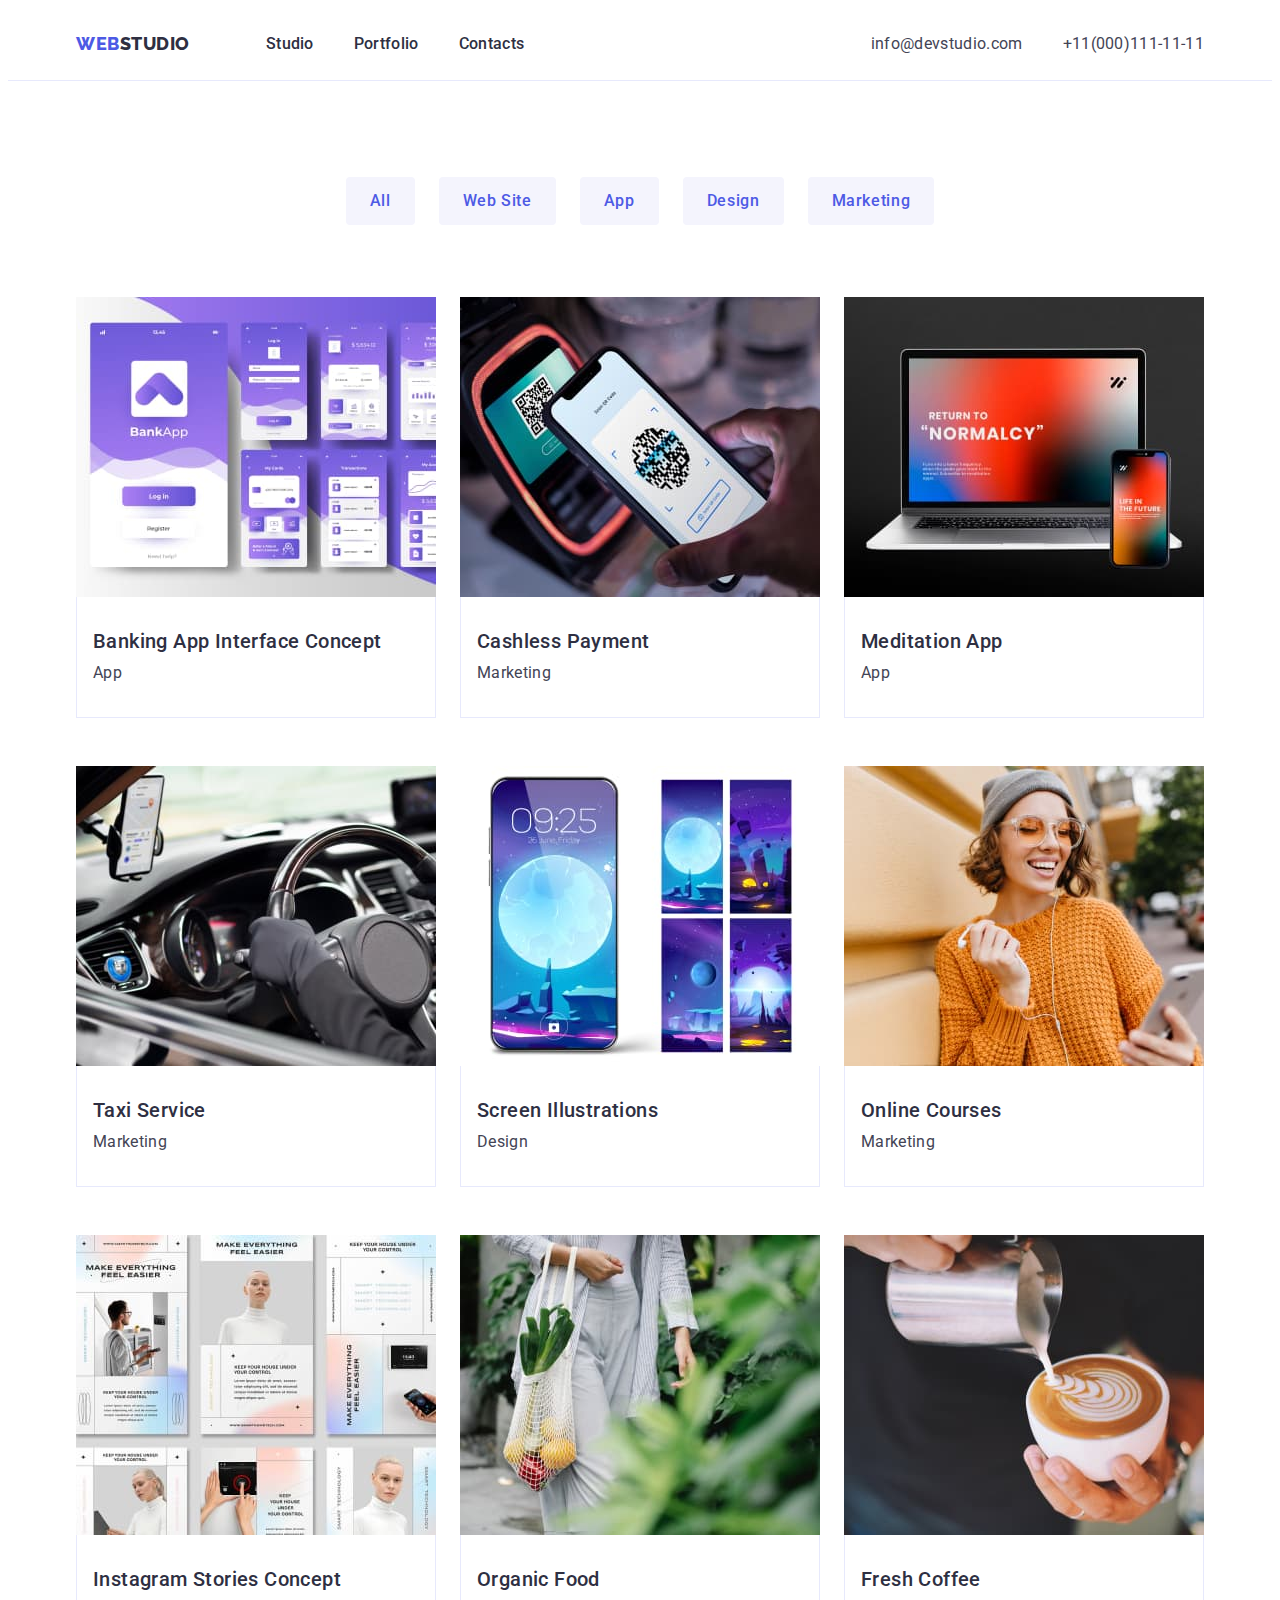
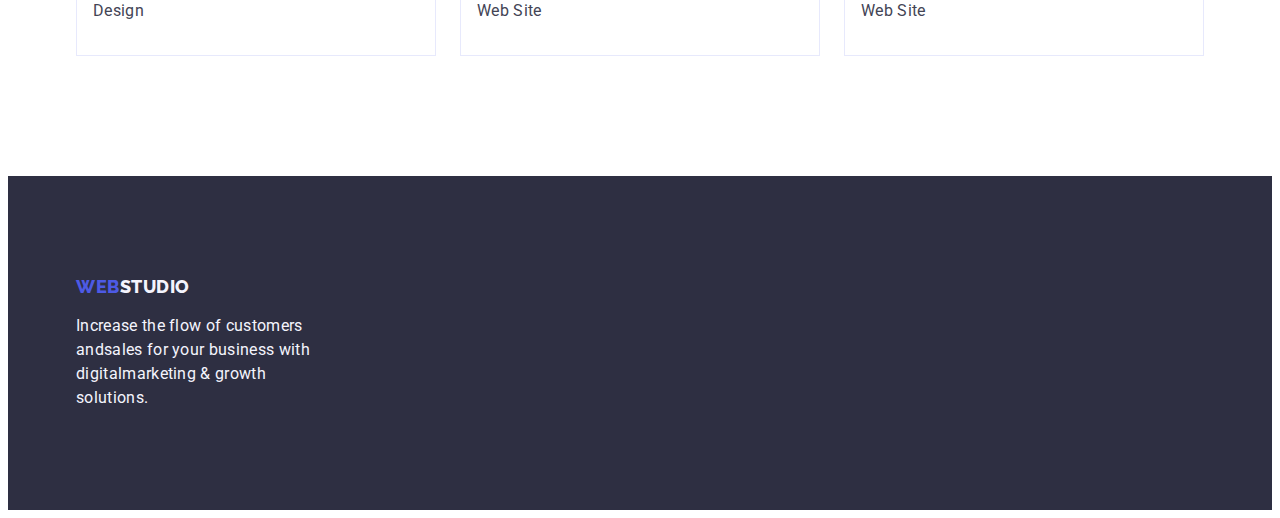
==== portfolio.html @ 5d364fd3 "start" ====
<!DOCTYPE html>
<html lang="en">
  <head>
    <meta charset="UTF-8" />
    <meta name="viewport" content="width=device-width, initial-scale=1.0" />
    <title>Portfolio</title>
    <link rel="preconnect" href="https://fonts.googleapis.com" />
    <link rel="preconnect" href="https://fonts.gstatic.com" crossorigin />
    <link
      href="https://fonts.googleapis.com/css2?family=Abel&family=Montserrat:wght@400;700&family=Raleway:wght@700;800&family=Roboto:wght@400;500;700;900&display=swap"
      rel="stylesheet"
    />
    <link
      rel="stylesheet"
      href="https://cdnjs.cloudflare.com/ajax/libs/modern-normalize/2.0.0/modern-normalize.min.css"
      integrity="sha512-4xo8blKMVCiXpTaLzQSLSw3KFOVPWhm/TRtuPVc4WG6kUgjH6J03IBuG7JZPkcWMxJ5huwaBpOpnwYElP/m6wg=="
      crossorigin="anonymous"
      referrerpolicy="no-referrer"
    />
    <link rel="stylesheet" href="styles.css" />
  </head>
  <body>
    <header class="page-header">
      <div class="container header-wrapper">
        <nav>
          <a href="./index.html" class="logo-web"
            >Web<span class="logo-studio">Studio</span></a
          >
          <ul class="contact">
            <li>
              <a href="index.html" class="studio-portfolio-contacts">Studio</a>
            </li>
            <li>
              <a href="./portfolio.html" class="studio-portfolio-contacts"
                >Portfolio</a
              >
            </li>
            <li>
              <a href="#Contacts" class="studio-portfolio-contacts">Contacts</a>
            </li>
          </ul>
        </nav>
        <address class="main-address">
          <ul class="mail-nr">
            <li>
              <a href="mailto:info@devstudio.com" class="contacts"
                >info@devstudio.com</a
              >
            </li>
            <li>
              <a href="tell:+11(000)111-11-11" class="contacts"
                >+11(000)111-11-11</a
              >
            </li>
          </ul>
        </address>
      </div>
    </header>
    <main>
      <h1 class="visually-hidden">Portfolio</h1>
      <h2 class="visually-hidden">Con</h2>
      <section class="nishes">
        <div class="container">
          <ul class="serv-list">
            <li><button class="service-buttons" type="button">All</button></li>
            <li><button class="service-buttons" type="button">Web Site</button></li>
            <li><button class="service-buttons" type="button">App</button></li>
            <li><button class="service-buttons" type="button">Design</button></li>
            <li><button class="service-buttons" type="button">Marketing</button></li>
          </ul>
        </div>
        <div class="container">
          <ul class="apps">
            <li>
              <img
                src="images/photo(44).jpg"
                alt="Bank application's purple and white design"
                width="360"
                height="300"
              />
              <div class="border-img">
                <h3 class="third-header">Banking App Interface Concept</h3>
                <p class="description">App</p>
              </div>
            </li>
            <li>
              <img
                src="images/photo(55).jpg"
                alt="The man is scanning QR code"
                width="360"
                height="300"
              />
              <div class="border-img">
                <h3 class="third-header">Cashless Payment</h3>
                <p class="description">Marketing</p>
              </div>
            </li>
            <li>
              <img
                src="images/photo(66).jpg"
                alt="The laptop and smartphone on the black background"
                width="360"
                height="300"
              />
              <div class="border-img">
                <h3 class="third-header">Meditation App</h3>
                <p class="description">App</p>
              </div>
            </li>
            <li>
              <img
                src="images/photo(77).jpg"
                alt="The man is holding steering wheel in black gloves"
                width="360"
                height="300"
              />
              <div class="border-img">
                <h3 class="third-header">Taxi Service</h3>
                <p class="description">Marketing</p>
              </div>
            </li>
            <li>
              <img
                src="images/photo(88).jpg"
                alt="The smartphone with different designs of the main screen"
                width="360"
                height="300"
              />
              <div class="border-img">
                <h3 class="third-header">Screen Illustrations</h3>
                <p class="description">Design</p>
              </div>
            </li>
            <li>
              <img
                src="images/photo(99).jpg"
                alt="The woman in orange blouse is looking at the smartphone and smiling"
                width="360"
                height="300"
              />
              <div class="border-img">
                <h3 class="third-header">Online Courses</h3>
                <p class="description">Marketing</p>
              </div>
            </li>
            <li>
              <img
                src="images/photo(10).jpg"
                alt="Different designs of the application"
                width="360"
                height="300"
              />
              <div class="border-img">
                <h3 class="third-header">Instagram Stories Concept</h3>
                <p class="description">Design</p>
              </div>
            </li>
            <li>
              <img
                src="images/photo(11).jpg"
                alt="The woman is holding vegetables in her bag"
                width="360"
                height="300"
              />
              <div class="border-img">
                <h3 class="third-header">Organic Food</h3>
                <p class="description">Web Site</p>
              </div>
            </li>
            <li>
              <img
                src="images/photo(12).jpg"
                alt="The man is making latte art in the cup"
                width="360"
                height="300"
              />
              <div class="border-img">
                <h3 class="third-header">Fresh Coffee</h3>
                <p class="description">Web Site</p>
              </div>
            </li>
          </ul>
        </div>
      </section>
    </main>
      <footer class="footer-background">
        <div class="container">
        <a class="logo-web-footer" href="./index.html"
          >Web<span class="logo-studio-footer">Studio</span></a
        >
        <p class="footer-description">
          Increase the flow of customers andsales for your business with
          digitalmarketing & growth solutions.
        </p>
      </footer>
    </div>
  </body>
</html>
---- styles.css ----
*,
*::before,
*::after {
  box-sizing: border-box;
}
html {
  overflow: auto;
  box-sizing: border-box;
}
body {
  color: #2e2f42;
  font-family: "Roboto", sans-serif;
}
:root {
  --brand-color: #434455;
}
.container {
  width: 1158px;
  margin: 0 auto;
  padding: 0 15px;
}
.section {
  padding-top: 120px;
  padding-bottom: 120px;
}
h1,
h2,
h3,
h4,
h5,
h6,
p {
  margin: 0;
}
img {
  display: block;
  max-width: 100%;
  height: auto;
}
button {
  cursor: pointer;
  border: none;
  border-radius: 4px;
}
a {
  text-decoration: none;
}
ul,
ol {
  list-style: none;
  margin: 0;
  padding-left: 0;
}
.visually-hidden {
  position: absolute;
  width: 1px;
  height: 1px;
  margin: -1px;
  border: 0;
  padding: 0;

  white-space: nowrap;
  clip-path: inset(100%);
  clip: rect(0 0 0 0);
  overflow: hidden;
}
.header-wrapper {
  display: flex;
  align-items: center;
}
.page-header {
  border-bottom: 1px solid var(--cornflower, #e7e9fc);
}
.header-wrapper > nav {
  display: flex;
  gap: 76px;
}
.main-address {
  margin-left: auto;
}
.contact {
  display: flex;
  gap: 40px;
  margin: 0;
  padding: 0;
}
.mail-nr {
  display: flex;
  gap: 40px;
  margin: 0;
  padding: 0;
}
nav {
  align-items: center;
  margin-right: 0px;
}
.logo-web {
  color: #4d5ae5;
  font-family: "Raleway", sans-serif;
  font-size: 18px;
  font-style: normal;
  font-weight: 800;
  line-height: 1.17;
  text-transform: uppercase;
  letter-spacing: 0.54px;
}
.logo-studio {
  color: #2e2f42;
  margin: auto;
  display: inline;
  padding-right: 0;
}
.logo-studio-footer {
  color: #f4f4fd;
}
.logo-web-footer {
  color: #4d5ae5;
  font-family: "Raleway", sans-serif;
  font-size: 18px;
  font-style: normal;
  font-weight: 800;
  line-height: 1.17;
  text-transform: uppercase;
  letter-spacing: 0.54px;
  display: inline-flex;
  margin: 0;
  margin-bottom: 17px;
}
.studio-portfolio-contacts {
  font-size: 16px;
  font-style: normal;
  font-weight: 500;
  line-height: 1.5;
  color: #2e2f42;
  letter-spacing: 0.32px;
  padding: 24px 0;
  display: block;
}
.studio-portfolio-contacts:hover,
.studio-portfolio-contacts:focus {
  color: #404bbf;
}
.contacts {
  color: var(--brand-color);
  font-size: 16px;
  font-style: normal;
  font-weight: 400;
  line-height: 1.5;
  letter-spacing: 0.32px;
}
.contacts:hover,
.contacts:focus {
  color: #404bbf;
}
.main-heading {
  background: #2e2f42;
  padding: 188px 0;
  text-align: center;
}
.main-title {
  color: #ffffff;
  font-size: 56px;
  font-style: normal;
  font-weight: 700;
  line-height: 1.07;
  letter-spacing: 1.12px;
  max-width: 496px;
  margin: 0 auto;
  margin-bottom: 48px;
}
.button-order-service {
  color: #ffffff;
  background-color: #4d5ae5;
  font-size: 16px;
  font-style: normal;
  font-weight: 500;
  line-height: 1.5;
  letter-spacing: 0.64px;
  font-family: inherit;
  display: inline-flex;
  padding: 16px 32px;
  gap: 10px;
}
.button-order-service:hover,
.button-order-service:focus {
  background-color: #404bbf;
}
.feature-sect {
  padding: 120px 0;
}
.features-list {
  display: flex;
  gap: 24px;
  margin-right: 0;
}
.feat-width {
  width: 264px;
}
.what-we-do {
  padding-bottom: 120px;
}
.second-header-one {
  font-size: 36px;
  font-style: normal;
  font-weight: 700;
  line-height: 1.11;
  letter-spacing: 0.72px;
  color: #2e2f42;
  text-align: center;
  margin-bottom: 72px;
}
.pics {
  display: flex;
  gap: 24px;
}
.team-list {
  display: flex;
  gap: 24px;
}
.second-header-two {
  font-size: 36px;
  font-style: normal;
  font-weight: 700;
  line-height: 1.11;
  letter-spacing: 0.72px;
  color: #2e2f42;
  text-align: center;
  margin-bottom: 72px;
}
.our-team {
  background: var(--cloud, #f4f4fd);
  padding: 120px 0;
}
.third-header {
  font-size: 20px;
  font-style: normal;
  font-weight: 500;
  line-height: 1.2;
  letter-spacing: 0.4px;
  color: #2e2f42;
}
.skills {
  font-size: 20px;
  font-style: normal;
  font-weight: 500;
  line-height: 1.2;
  letter-spacing: 0.4px;
  color: #2e2f42;
  margin-bottom: 8px;
}
.description-skills {
  color: var(--brand-color);
  font-size: 16px;
  font-style: normal;
  font-weight: 400;
  line-height: 1.5;
  letter-spacing: 0.32px;
}
.stuff {
  font-size: 20px;
  font-style: normal;
  font-weight: 500;
  line-height: 1.2;
  letter-spacing: 0.4px;
  color: #2e2f42;
  text-align: center;
  margin-top: 0px;
}
.competence {
  color: var(--brand-color);
  font-size: 16px;
  font-style: normal;
  font-weight: 400;
  line-height: 1.5;
  letter-spacing: 0.32px;
  text-align: center;
  margin-top: 8px;
}
.background-stuff {
  padding: 32px 0;
  border-radius: 0px 0px 4px 4px;
  background: var(--white, #fff);
  box-shadow: 0px 2px 1px 0px rgba(46, 47, 66, 0.08),
    0px 1px 1px 0px rgba(46, 47, 66, 0.16),
    0px 1px 6px 0px rgba(46, 47, 66, 0.08);
}
.background-stuff > img {
  margin-bottom: 0px;
  padding-bottom: 120 0;
}
.nishes {
  padding-top: 96px;
  padding-bottom: 120px;
}
.apps {
  display: flex;
  gap: 48px 24px;
  flex-wrap: wrap;
}
.description {
  color: var(--brand-color);
  font-size: 16px;
  font-style: normal;
  font-weight: 400;
  line-height: 1.5;
  letter-spacing: 0.32px;
  margin-top: 8px;
}
.footer-background {
  background: #2e2f42;
  padding: 100px 0;
}
.footer-description {
  color: #f4f4fd;
  font-size: 16px;
  font-style: normal;
  font-weight: 400;
  line-height: 1.5;
  letter-spacing: 0.32px;
  max-width: 264px;
}
.service-buttons {
  color: #4d5ae5;
  font-size: 16px;
  font-style: normal;
  font-weight: 500;
  line-height: 1.5;
  letter-spacing: 0.64px;
  background-color: #f4f4fd;
  font-family: "Roboto", sans-serif;
  padding: 12px 24px;
}
.service-buttons:hover,
.service-buttons:focus {
  background-color: #404bbf;
  color: white;
}
.serv-list {
  display: flex;
  gap: 24px;
  justify-content: center;
  margin-bottom: 72px;
}
a {
  text-decoration: none;
}
li {
  list-style: none;
}
.border-img {
  border-bottom: 1px solid var(--cornflower, #e7e9fc);
  border-left: 1px solid var(--cornflower, #e7e9fc);
  border-right: 1px solid var(--cornflower, #e7e9fc);
  padding: 32px 16px;
}
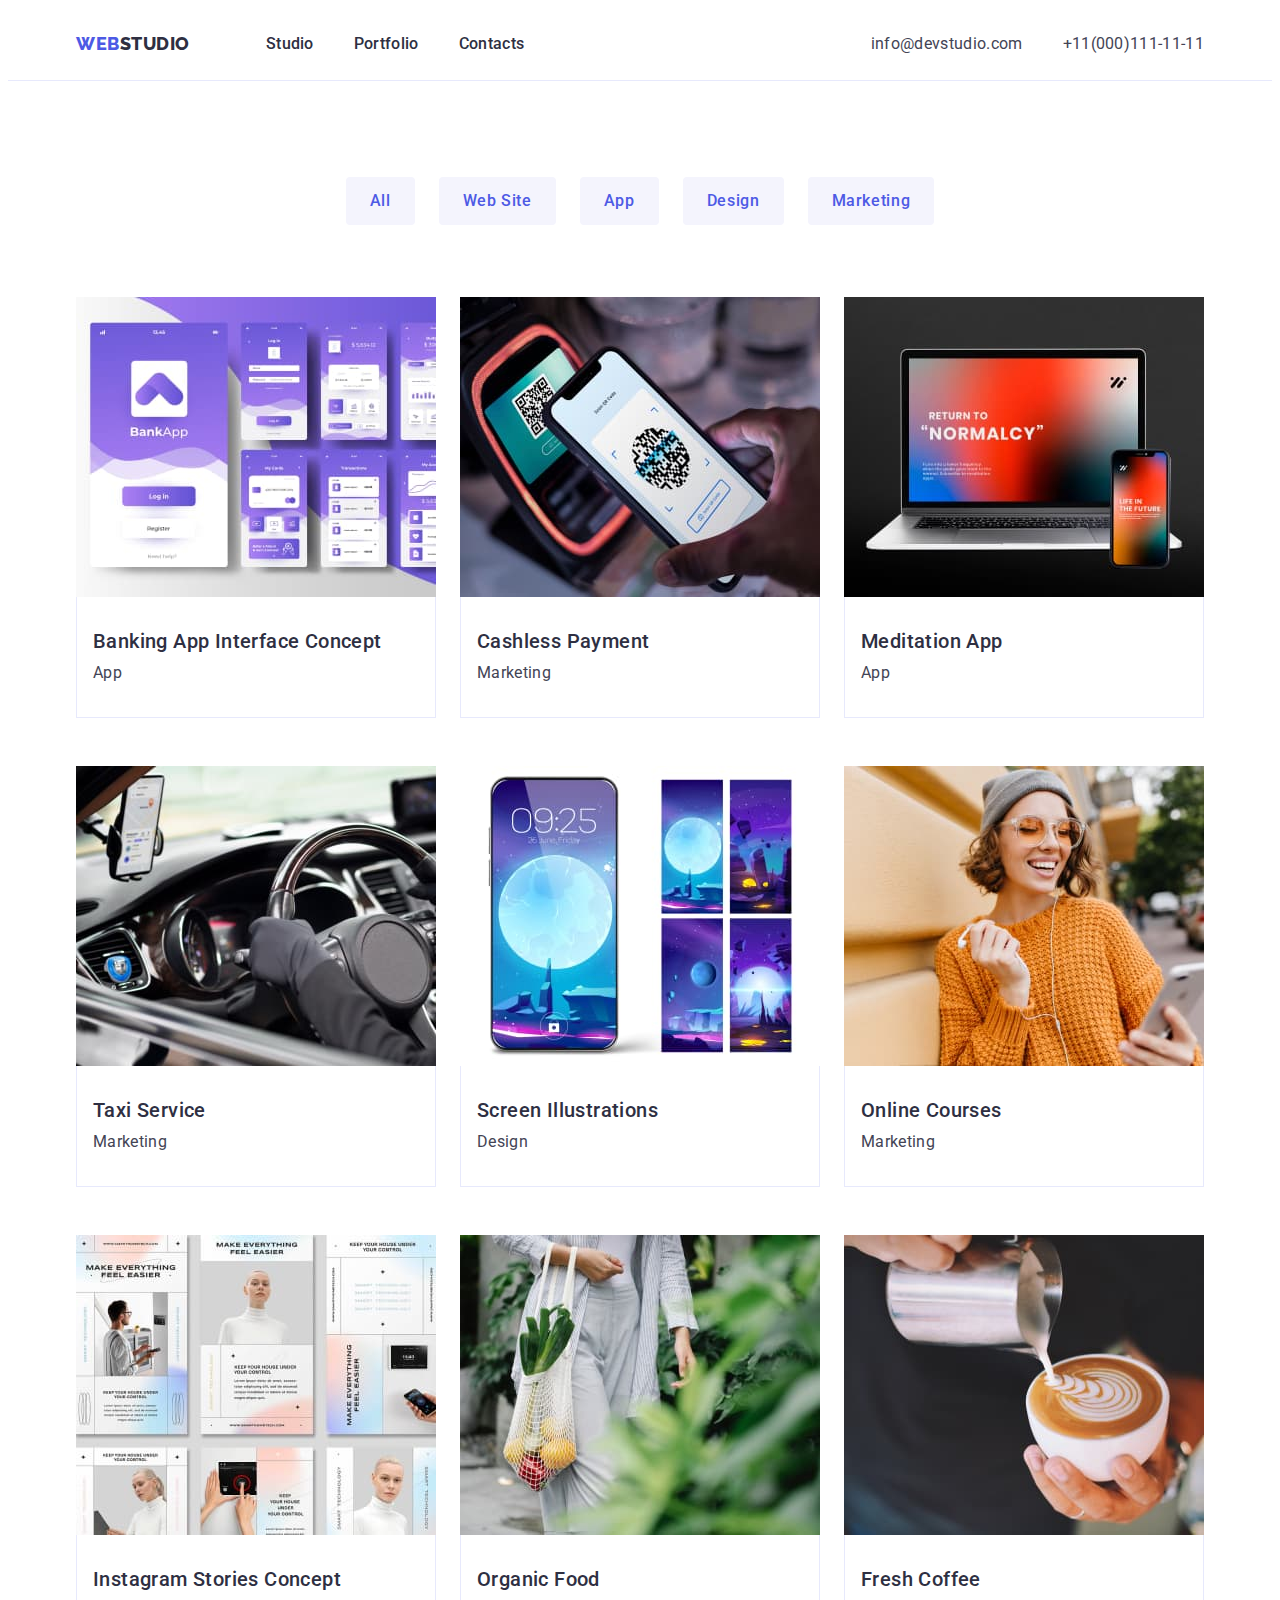
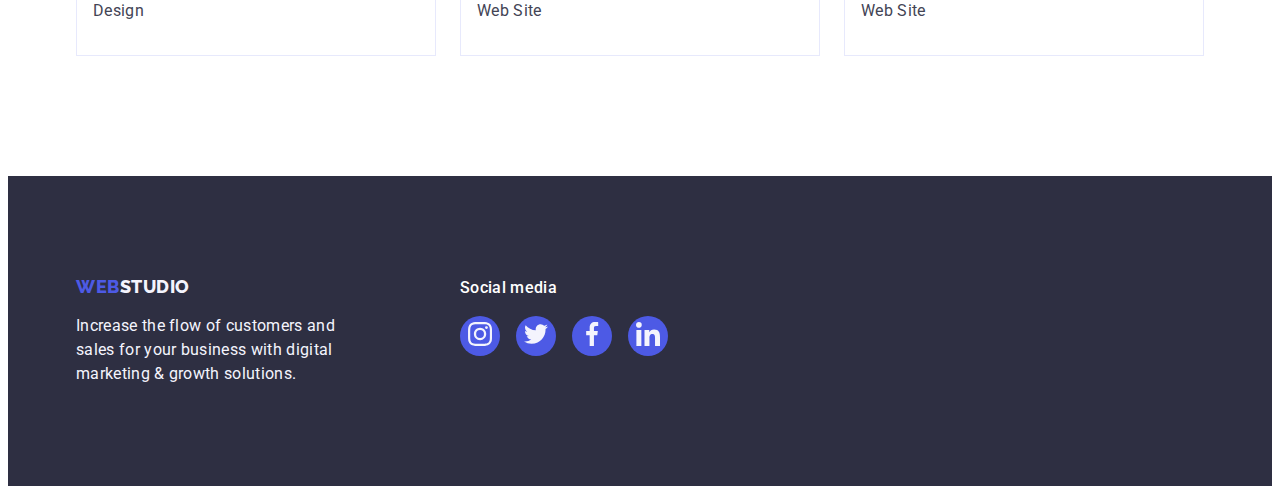
==== commit 2c9f1458: "1 check" ====
--- a/portfolio.html
+++ b/portfolio.html
@@ -183,16 +183,46 @@
         </div>
       </section>
     </main>
-      <footer class="footer-background">
-        <div class="container">
-        <a class="logo-web-footer" href="./index.html"
-          >Web<span class="logo-studio-footer">Studio</span></a
-        >
-        <p class="footer-description">
-          Increase the flow of customers andsales for your business with
-          digitalmarketing & growth solutions.
-        </p>
-      </footer>
+    <footer class="footer-background">
+      <div class="container footer-add">
+      <div><a class="logo-web-footer" href="./index.html"
+        >Web<span class="logo-studio-footer">Studio</span></a
+      >
+      <p class="footer-description">
+        Increase the flow of customers and sales for your business with
+        digital marketing & growth solutions.
+      </p>
+    </div>
+      <div class="footer-wrapper">
+      <p class="footer-header-media">Social media</p>
+      <ul class="media-list">
+        <li class="media-footer-round">
+          <a href="#">
+      <svg class="social-media" width="24px" height="24px">
+        <use href="./images/social-media.svg#icon-instagram-2"></use>
+      </svg></a>
+    </li>
+      <li class="media-footer-round">
+        <a href="#">
+      <svg class="social-media" width="24px" height="24px">
+        <use href="./images/social-media.svg#icon-twitter-1"></use>
+      </svg></a>
+    </li>
+      <li class="media-footer-round">
+        <a href="#">
+      <svg class="social-media" width="24px" height="24px">
+        <use href="./images/social-media.svg#icon-facebook-1"></use>
+      </svg></a>
+      <li class="media-footer-round">
+        <a href="#">
+      <svg class="social-media" width="24px" height="24px">
+        <use href="./images/social-media.svg#icon-linkedin-1"></use>
+      </svg></a>
+    </li>
+    </ul>
+  </div>
+  </div>
+  </footer>
     </div>
   </body>
 </html>
--- a/styles.css
+++ b/styles.css
@@ -153,7 +153,10 @@
   color: #404bbf;
 }
 .main-heading {
-  background: #2e2f42;
+  background-image: linear-gradient(to bottom, #2e2f42b2, #2e2f42b2),
+    url("images/people.jpg");
+  background-repeat: no-repeat;
+  background-position: center;
   padding: 188px 0;
   text-align: center;
 }
@@ -196,6 +199,14 @@
 .feat-width {
   width: 264px;
 }
+.feature-icon {
+  box-sizing: content-box;
+  background-color: #f4f4fd;
+  width: 100%;
+  border-radius: 4px;
+  padding-top: 24px;
+  padding-bottom: 24px;
+}
 .what-we-do {
   padding-bottom: 120px;
 }
@@ -280,6 +291,9 @@
   padding: 32px 0;
   border-radius: 0px 0px 4px 4px;
   background: var(--white, #fff);
+}
+.background-stuff:hover,
+focus {
   box-shadow: 0px 2px 1px 0px rgba(46, 47, 66, 0.08),
     0px 1px 1px 0px rgba(46, 47, 66, 0.16),
     0px 1px 6px 0px rgba(46, 47, 66, 0.08);
@@ -353,3 +367,92 @@
   border-right: 1px solid var(--cornflower, #e7e9fc);
   padding: 32px 16px;
 }
+.apps > li:hover {
+  box-shadow: 0px 2px 1px 0px rgba(46, 47, 66, 0.08),
+    0px 1px 1px 0px rgba(46, 47, 66, 0.16),
+    0px 1px 6px 0px rgba(46, 47, 66, 0.08);
+}
+.media-list {
+  display: flex;
+  align-items: center;
+  justify-content: center;
+  gap: 16px;
+}
+.media-icon-round {
+  width: 40px;
+  height: 40px;
+  border-radius: 50%;
+  padding: 12px;
+  background-color: var(--primary-brand, #4d5ae5);
+}
+.media-footer-round {
+  width: 40px;
+  height: 40px;
+  border-radius: 50%;
+  padding: 12px;
+  background-color: var(--primary-brand, #4d5ae5);
+  display: flex;
+  justify-content: center;
+  align-items: center;
+}
+.media-footer-round:hover {
+  background-color: var(--success, #31d0aa);
+}
+.customers {
+  padding: 120px 0;
+}
+.customers-hov:hover,
+:focus {
+  fill: var(--pressed-state, #404bbf);
+  border: 1px solid var(--pressed-state, #404bbf);
+}
+.header-customers {
+  font-size: 36px;
+  font-style: normal;
+  font-weight: 700;
+  line-height: 1.11;
+  letter-spacing: 0.72px;
+  color: #2e2f42;
+  text-align: center;
+  margin-bottom: 72px;
+  padding: 120px 0;
+}
+.icon-border {
+  fill: var(--subtle-text, #8e8f99);
+  width: 168px;
+  height: 88px;
+  border-radius: 4px;
+  border: 1px solid var(--subtle-text, #8e8f99);
+}
+.icon-border:hover,
+:focus {
+  fill: var(--pressed-state, #404bbf);
+  border: 1px solid var(--pressed-state, #404bbf);
+}
+.custom-list {
+  display: flex;
+  justify-content: center;
+  gap: 24px;
+  padding-top: 0px;
+}
+.custom-list:hover .custom-list:focus {
+  fill: var(--pressed-state, #404bbf);
+  border: 1px solid var(--pressed-state, #404bbf);
+}
+.footer-header-media {
+  color: var(--white-background, #fff);
+  font-family: "Roboto";
+  font-size: 16px;
+  font-weight: 500;
+  line-height: 150%;
+  letter-spacing: 0.32px;
+  margin: 0px;
+  margin-bottom: 16px;
+}
+.footer-wrapper {
+  display: block;
+  margin-left: 120px;
+}
+.footer-add {
+  display: flex;
+}
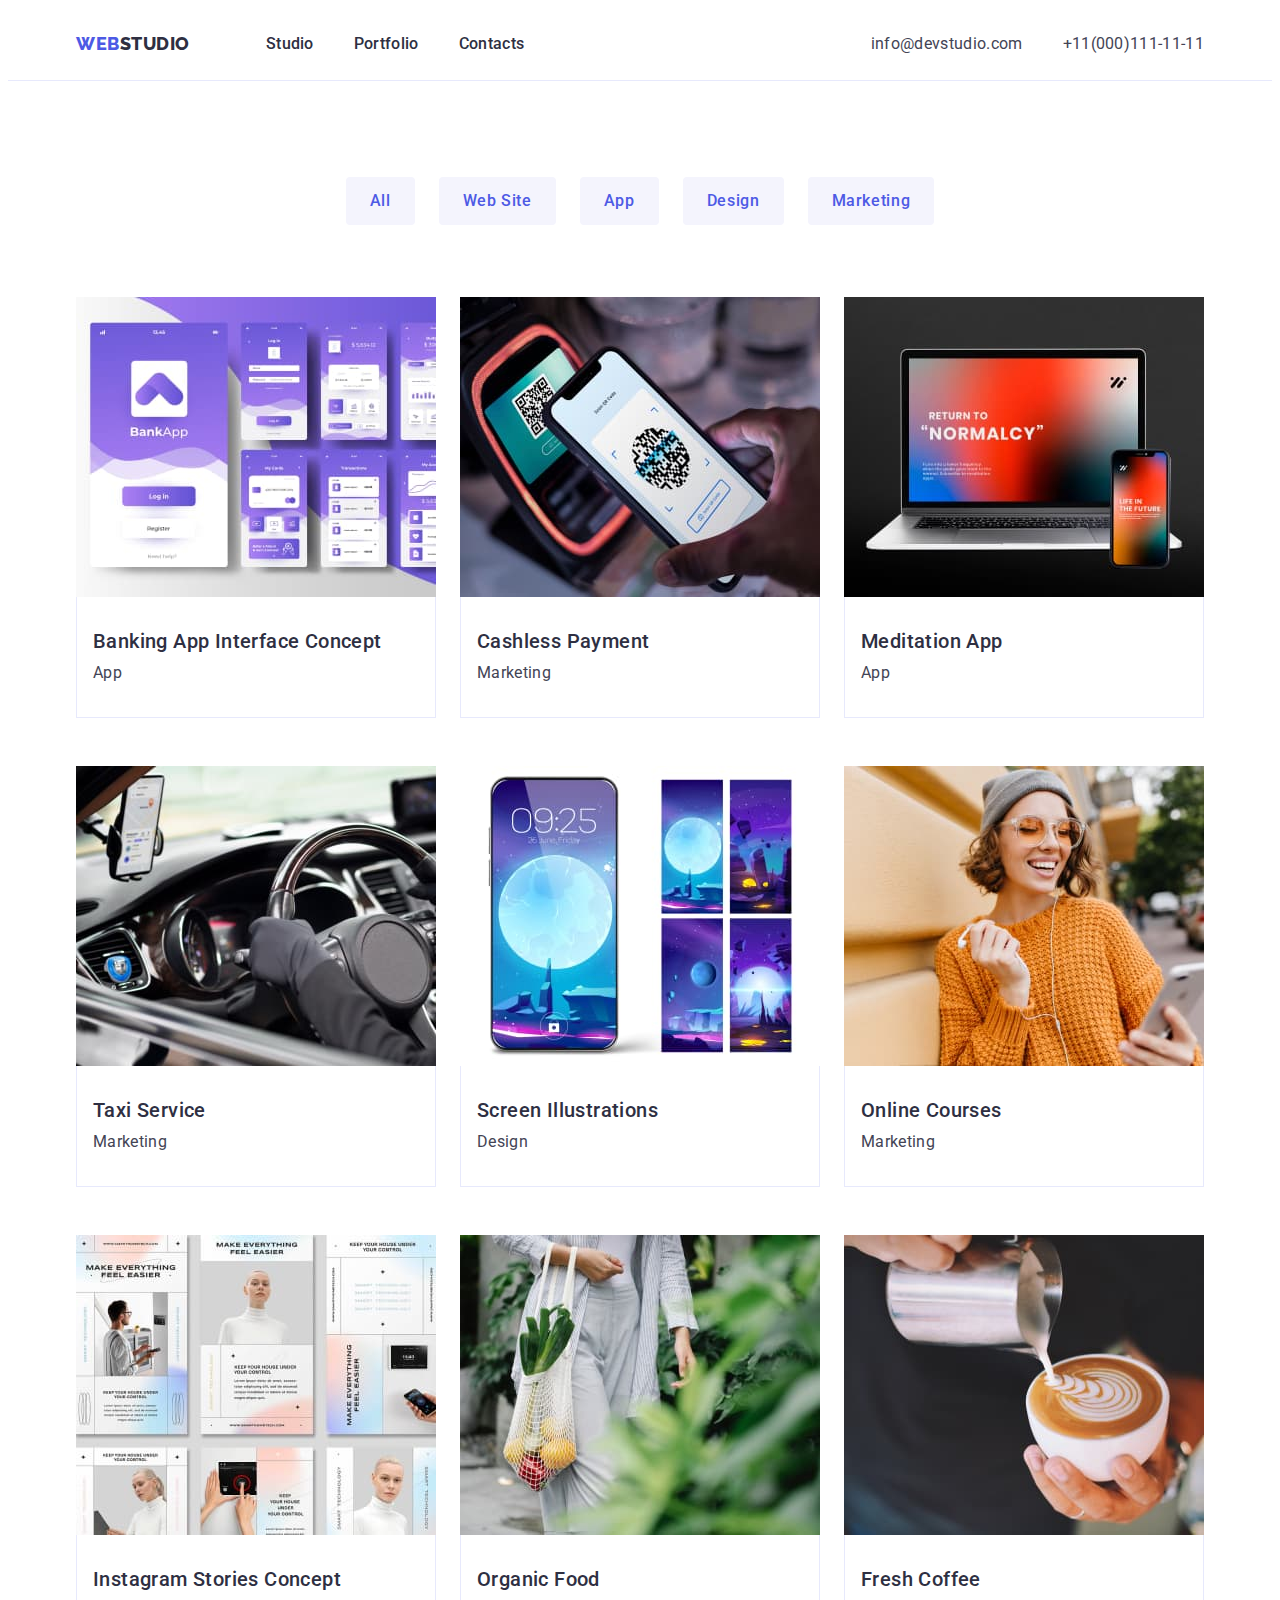
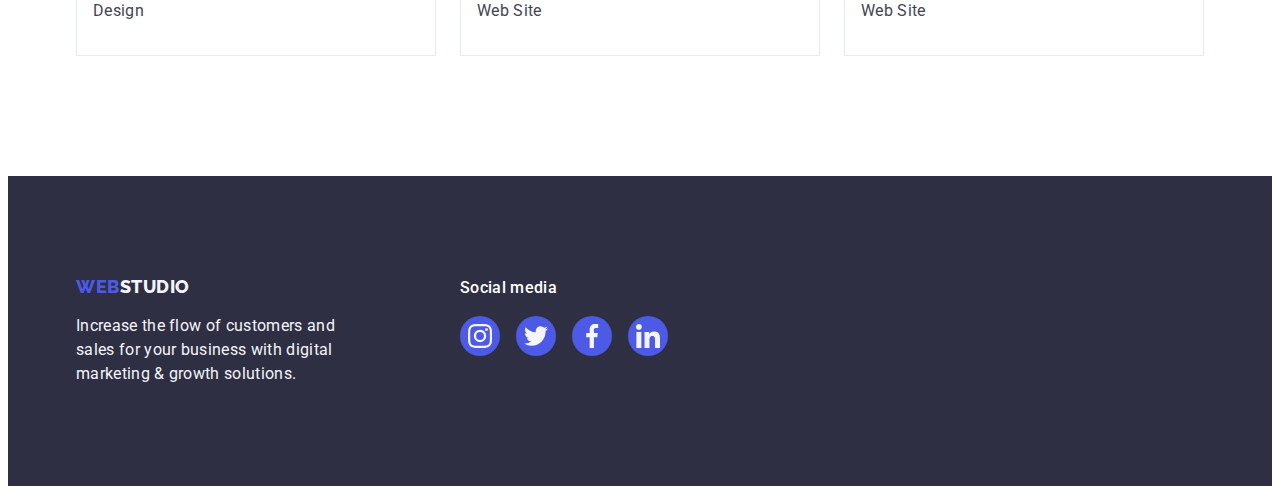
==== commit f2d1cb05: "new icon file" ====
--- a/portfolio.html
+++ b/portfolio.html
@@ -199,24 +199,24 @@
         <li class="media-footer-round">
           <a href="#">
       <svg class="social-media" width="24px" height="24px">
-        <use href="./images/social-media.svg#icon-instagram-2"></use>
+        <use href="./images/icons.svg#icon-instagram-2"></use>
       </svg></a>
     </li>
       <li class="media-footer-round">
         <a href="#">
       <svg class="social-media" width="24px" height="24px">
-        <use href="./images/social-media.svg#icon-twitter-1"></use>
+        <use href="./images/icons.svg#icon-twitter-1"></use>
       </svg></a>
     </li>
       <li class="media-footer-round">
         <a href="#">
       <svg class="social-media" width="24px" height="24px">
-        <use href="./images/social-media.svg#icon-facebook-1"></use>
+        <use href="./images/icons.svg#icon-facebook-1"></use>
       </svg></a>
       <li class="media-footer-round">
         <a href="#">
       <svg class="social-media" width="24px" height="24px">
-        <use href="./images/social-media.svg#icon-linkedin-1"></use>
+        <use href="./images/icons.svg#icon-linkedin-1"></use>
       </svg></a>
     </li>
     </ul>
--- a/styles.css
+++ b/styles.css
@@ -104,6 +104,10 @@
   text-transform: uppercase;
   letter-spacing: 0.54px;
 }
+.logo-web:focus {
+  background-color: inherit;
+  border-style: none;
+}
 .logo-studio {
   color: #2e2f42;
   margin: auto;
@@ -139,6 +143,8 @@
 .studio-portfolio-contacts:hover,
 .studio-portfolio-contacts:focus {
   color: #404bbf;
+  background-color: inherit;
+  border-style: none;
 }
 .contacts {
   color: var(--brand-color);
@@ -151,6 +157,8 @@
 .contacts:hover,
 .contacts:focus {
   color: #404bbf;
+  background-color: inherit;
+  border-style: none;
 }
 .main-heading {
   background-image: linear-gradient(to bottom, #2e2f42b2, #2e2f42b2),
@@ -291,9 +299,12 @@
   padding: 32px 0;
   border-radius: 0px 0px 4px 4px;
   background: var(--white, #fff);
+  box-shadow: 0px 2px 1px 0px rgba(46, 47, 66, 0.08),
+    0px 1px 1px 0px rgba(46, 47, 66, 0.16),
+    0px 1px 6px 0px rgba(46, 47, 66, 0.08);
 }
 .background-stuff:hover,
-focus {
+:focus {
   box-shadow: 0px 2px 1px 0px rgba(46, 47, 66, 0.08),
     0px 1px 1px 0px rgba(46, 47, 66, 0.16),
     0px 1px 6px 0px rgba(46, 47, 66, 0.08);
@@ -367,7 +378,8 @@
   border-right: 1px solid var(--cornflower, #e7e9fc);
   padding: 32px 16px;
 }
-.apps > li:hover {
+.apps > li:hover,
+:focus {
   box-shadow: 0px 2px 1px 0px rgba(46, 47, 66, 0.08),
     0px 1px 1px 0px rgba(46, 47, 66, 0.16),
     0px 1px 6px 0px rgba(46, 47, 66, 0.08);
@@ -385,6 +397,10 @@
   padding: 12px;
   background-color: var(--primary-brand, #4d5ae5);
 }
+.media-icon-round:hover,
+:focus {
+  background-color: var(--success, #404bbf);
+}
 .media-footer-round {
   width: 40px;
   height: 40px;
@@ -395,16 +411,20 @@
   justify-content: center;
   align-items: center;
 }
-.media-footer-round:hover {
+.media-footer-round:hover,
+:focus {
   background-color: var(--success, #31d0aa);
 }
 .customers {
-  padding: 120px 0;
-}
-.customers-hov:hover,
+  padding-bottom: 120px;
+}
+.customers-hov {
+  margin-top: 18px;
+  margin-left: 32px;
+}
+.customers-hov > svg:hover,
 :focus {
   fill: var(--pressed-state, #404bbf);
-  border: 1px solid var(--pressed-state, #404bbf);
 }
 .header-customers {
   font-size: 36px;
@@ -416,6 +436,7 @@
   text-align: center;
   margin-bottom: 72px;
   padding: 120px 0;
+  margin: 0;
 }
 .icon-border {
   fill: var(--subtle-text, #8e8f99);
@@ -456,3 +477,6 @@
 .footer-add {
   display: flex;
 }
+.social-media {
+  margin-top: 4px;
+}
